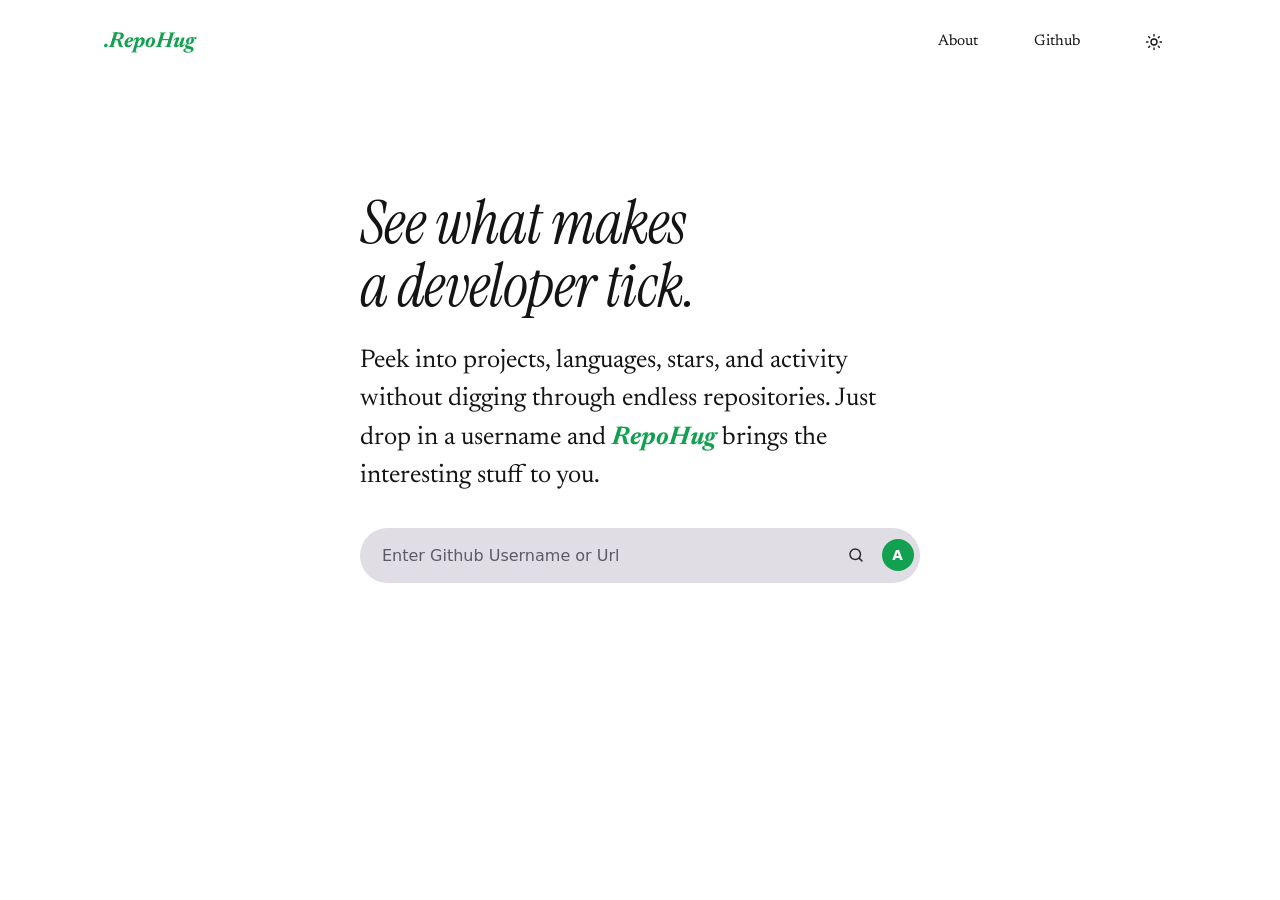
==== OctoLens/index.html @ c9972482 "add files via upload" ====
<!DOCTYPE html>
<html lang="en">
<head>
  <meta charset="UTF-8" />
  <meta name="viewport" content="width=device-width, initial-scale=1" />
  <title>RepoHug – See what makes a developer tick</title>
  <meta name="description" content="Peek into a developer's projects, languages, stars and activity. Enter a GitHub username and RepoHug shows you the interesting parts." />

  <!-- Set the theme BEFORE the page paints, so dark-mode visitors don't see a white flash. -->
  <script>
    document.documentElement.dataset.theme =
      window.matchMedia("(prefers-color-scheme: dark)").matches ? "dark" : "light";
  </script>

  <link rel="preconnect" href="https://fonts.googleapis.com" />
  <link rel="preconnect" href="https://fonts.gstatic.com" crossorigin />
  <link href="https://fonts.googleapis.com/css2?family=Instrument+Serif:ital@0;1&family=Newsreader:ital,opsz,wght@0,6..72,400;0,6..72,700;1,6..72,700&display=swap" rel="stylesheet" />
  <link rel="stylesheet" href="styles.css" />
  <script src="script.js" defer></script>
</head>
<body>

  <header class="navbar">
    <a class="navbar__brand" href="/" aria-label="RepoHug home">
      <!-- LOGO SLOT: <img src="logo.svg" alt="" width="28" height="28" /> -->
      <span class="navbar__wordmark">.RepoHug</span>
    </a>

    <nav aria-label="Main">
      <ul class="navbar__links">
        <li><a href="#about">About</a></li>
        <li><a href="https://github.com" target="_blank" rel="noopener noreferrer">Github</a></li>
        <li>
          <button type="button" class="icon-button" id="theme-toggle" aria-label="Switch to dark theme">
            <!-- Both icons live in the HTML; CSS shows the right one for the current theme -->
            <svg class="icon-sun" width="18" height="18" viewBox="0 0 24 24" fill="none" stroke="currentColor" stroke-width="1.8" stroke-linecap="round" aria-hidden="true">
              <circle cx="12" cy="12" r="4" />
              <path d="M12 2v2M12 20v2M4.9 4.9l1.4 1.4M17.7 17.7l1.4 1.4M2 12h2M20 12h2M4.9 19.1l1.4-1.4M17.7 6.3l1.4-1.4" />
            </svg>
            <svg class="icon-moon" width="18" height="18" viewBox="0 0 24 24" fill="none" stroke="currentColor" stroke-width="1.8" stroke-linecap="round" stroke-linejoin="round" aria-hidden="true">
              <path d="M21 12.8A9 9 0 1 1 11.2 3a7 7 0 0 0 9.8 9.8z" />
            </svg>
          </button>
        </li>
      </ul>
    </nav>
  </header>

  <main>
    <section class="hero" aria-labelledby="hero-title">
      <h1 id="hero-title" class="hero__title">See what makes a developer tick.</h1>

      <p class="hero__text">
        Peek into projects, languages, stars, and activity without digging
        through endless repositories. Just drop in a username and
        <strong class="brand">RepoHug</strong> brings the interesting stuff to you.
      </p>

      <form class="search" id="search-form" role="search" novalidate>
        <label for="github-input" class="visually-hidden">GitHub username or profile URL</label>

        <div class="search__field">
          <input
            id="github-input"
            class="search__input"
            type="text"
            placeholder="Enter Github Username or Url"
            autocomplete="off"
            autocapitalize="none"
            spellcheck="false"
          />
          <button type="submit" class="search__submit" aria-label="Search">
            <svg width="18" height="18" viewBox="0 0 24 24" fill="none" stroke="currentColor" stroke-width="2" stroke-linecap="round" aria-hidden="true">
              <circle cx="11" cy="11" r="7" />
              <path d="m20 20-3.5-3.5" />
            </svg>
          </button>
          <span class="search__avatar" id="search-avatar" aria-hidden="true">A</span>
        </div>

        <!-- Empty until JS has something to say. role="alert" makes screen readers announce it. -->
        <p class="search__error" id="search-error" role="alert" hidden></p>
      </form>

      <p class="hero__status" id="search-status" aria-live="polite" hidden></p>
    </section>
  </main>

</body>
</html>
---- OctoLens/styles.css ----
/* ---------- Design tokens (light is default) ---------- */
:root {
  --bg: #ffffff;
  --text: #141414;
  --muted: #5b5b63;
  --brand: #12a150;
  --field: #e0dde5;
  --field-text: #2a2a30;
  --focus: #0b6b34;
  --error: #c0392b;

  --font-display: "Instrument Serif", Georgia, serif;
  --font-body: "Newsreader", Georgia, serif;

  --gutter: clamp(1rem, 4vw, 2.5rem);
}

:root[data-theme="dark"] {
  --bg: #101114;
  --text: #f2f1ee;
  --muted: #a6a6b0;
  --brand: #3ddc84;
  --field: #2a2a32;
  --field-text: #f2f1ee;
  --focus: #3ddc84;
  --error: #ff8a7a;
}

/* ---------- Base ---------- */
*, *::before, *::after { box-sizing: border-box; }

body {
  margin: 0;
  background: var(--bg);
  color: var(--text);
  font-family: var(--font-body);
  line-height: 1.5;
  -webkit-font-smoothing: antialiased;
}

a { color: inherit; }

:focus-visible {
  outline: 3px solid var(--focus);
  outline-offset: 3px;
  border-radius: 4px;
}

/* The [hidden] attribute must beat any display rule we set later. */
[hidden] { display: none !important; }

.visually-hidden {
  position: absolute;
  width: 1px;
  height: 1px;
  overflow: hidden;
  clip-path: inset(50%);
  white-space: nowrap;
}

.brand { color: var(--brand); font-style: italic; }

/* ---------- Navbar ---------- */
.navbar {
  display: flex;
  align-items: center;
  justify-content: space-between;
  gap: 1rem;
  max-width: 72rem;
  margin: 0 auto;
  padding: 1.25rem var(--gutter);
}

.navbar__brand {
  display: inline-flex;
  align-items: center;
  gap: 0.5rem;
  text-decoration: none;
}

.navbar__wordmark {
  font-style: italic;
  font-weight: 700;
  font-size: 1.35rem;
  color: var(--brand);
}

.navbar__links {
  display: flex;
  align-items: center;
  gap: clamp(1rem, 4vw, 3rem);
  margin: 0;
  padding: 0;
  list-style: none;
  font-size: 0.95rem;
}

.navbar__links a {
  text-decoration: none;
  padding: 0.5rem 0.25rem;       /* bigger touch target */
}
.navbar__links a:hover { color: var(--brand); }

.icon-button {
  display: grid;
  place-items: center;
  width: 2.75rem;                /* 44px minimum touch target */
  height: 2.75rem;
  border: 0;
  border-radius: 50%;
  background: transparent;
  color: var(--text);
  cursor: pointer;
}
.icon-button:hover { background: var(--field); }

/* Show the sun in light theme, the moon in dark theme */
.icon-moon { display: none; }
:root[data-theme="dark"] .icon-sun  { display: none; }
:root[data-theme="dark"] .icon-moon { display: block; }

/* ---------- Hero ---------- */
.hero {
  max-width: 40rem;
  margin: 0 auto;
  padding: clamp(3rem, 12vh, 7rem) var(--gutter) 6rem;
}

.hero__title {
  margin: 0 0 1.5rem;
  font-family: var(--font-display);
  font-style: italic;
  font-weight: 400;
  font-size: clamp(2.5rem, 7vw, 3.75rem);
  line-height: 1.05;
  letter-spacing: -0.01em;
  text-wrap: balance;
}

.hero__text {
  margin: 0 0 2rem;
  font-size: clamp(1.25rem, 2.6vw, 1.6rem);
  text-wrap: pretty;
}

.hero__status { margin-top: 1.5rem; color: var(--muted); }

/* ---------- Search ---------- */
.search { width: 100%; }

.search__field {
  display: flex;
  align-items: center;
  gap: 0.25rem;
  padding: 0.35rem 0.4rem 0.35rem 1.25rem;
  background: var(--field);
  border-radius: 999px;
}
.search__field:focus-within {
  outline: 3px solid var(--focus);
  outline-offset: 3px;
}

.search__input {
  flex: 1;
  min-width: 0;                  /* lets the input shrink on narrow phones */
  height: 2.75rem;
  border: 0;
  background: transparent;
  color: var(--field-text);
  font-family: system-ui, sans-serif;
  font-size: 1rem;               /* 16px+ stops iOS zooming in on focus */
}
.search__input::placeholder { color: var(--muted); }
.search__input:focus { outline: none; }  /* the ring is drawn on .search__field */

.search__submit {
  display: grid;
  place-items: center;
  width: 2.75rem;
  height: 2.75rem;
  border: 0;
  border-radius: 50%;
  background: transparent;
  color: var(--field-text);
  cursor: pointer;
}
.search__submit:hover { color: var(--brand); }

.search__avatar {
  display: grid;
  place-items: center;
  flex: none;
  width: 2rem;
  height: 2rem;
  border-radius: 50%;
  background: var(--brand);
  color: #fff;
  font-family: system-ui, sans-serif;
  font-size: 0.85rem;
  font-weight: 600;
}

.search__error {
  margin: 0.75rem 1.25rem 0;
  color: var(--error);
  font-size: 0.95rem;
}

@media (prefers-reduced-motion: reduce) {
  * { transition: none !important; animation: none !important; }
}
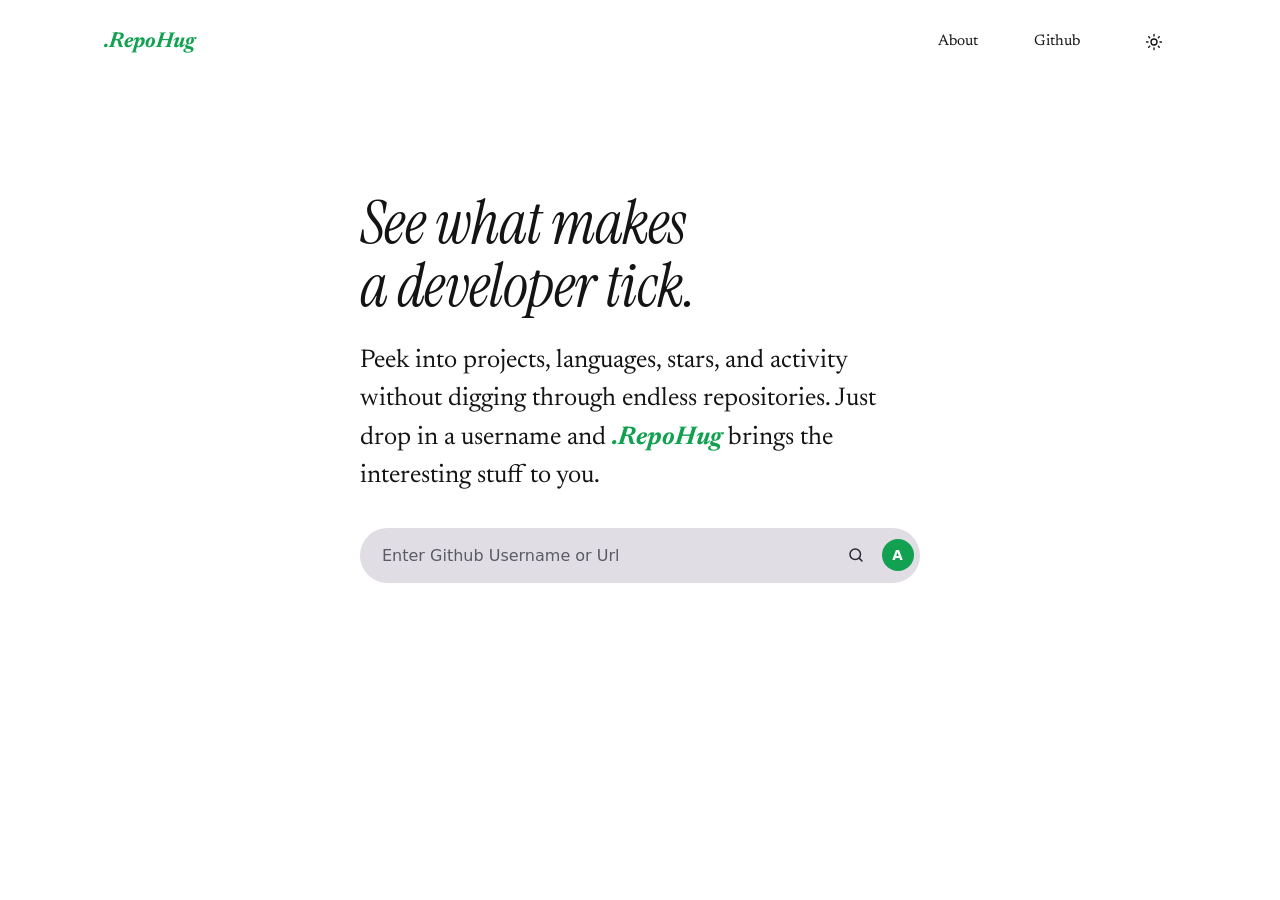
==== commit 89a9f450: "Add About page with initial content and theme toggle functionality" ====
--- a/OctoLens/index.html
+++ b/OctoLens/index.html
@@ -33,7 +33,8 @@
         <li>
           <button type="button" class="icon-button" id="theme-toggle" aria-label="Switch to dark theme">
             <!-- Both icons live in the HTML; CSS shows the right one for the current theme -->
-            <svg class="icon-sun" width="18" height="18" viewBox="0 0 24 24" fill="none" stroke="currentColor" stroke-width="1.8" stroke-linecap="round" aria-hidden="true">
+            <svg class="icon-sun" width="18" height="18" viewBox="0 0 24 24" fill="none" stroke="currentColor"
+              stroke-width="1.8" stroke-linecap="round" aria-hidden="true">
               <circle cx="12" cy="12" r="4" />
               <path d="M12 2v2M12 20v2M4.9 4.9l1.4 1.4M17.7 17.7l1.4 1.4M2 12h2M20 12h2M4.9 19.1l1.4-1.4M17.7 6.3l1.4-1.4" />
             </svg>
@@ -53,7 +54,7 @@
       <p class="hero__text">
         Peek into projects, languages, stars, and activity without digging
         through endless repositories. Just drop in a username and
-        <strong class="brand">RepoHug</strong> brings the interesting stuff to you.
+        <strong class="brand">.RepoHug</strong> brings the interesting stuff to you.
       </p>
 
       <form class="search" id="search-form" role="search" novalidate>
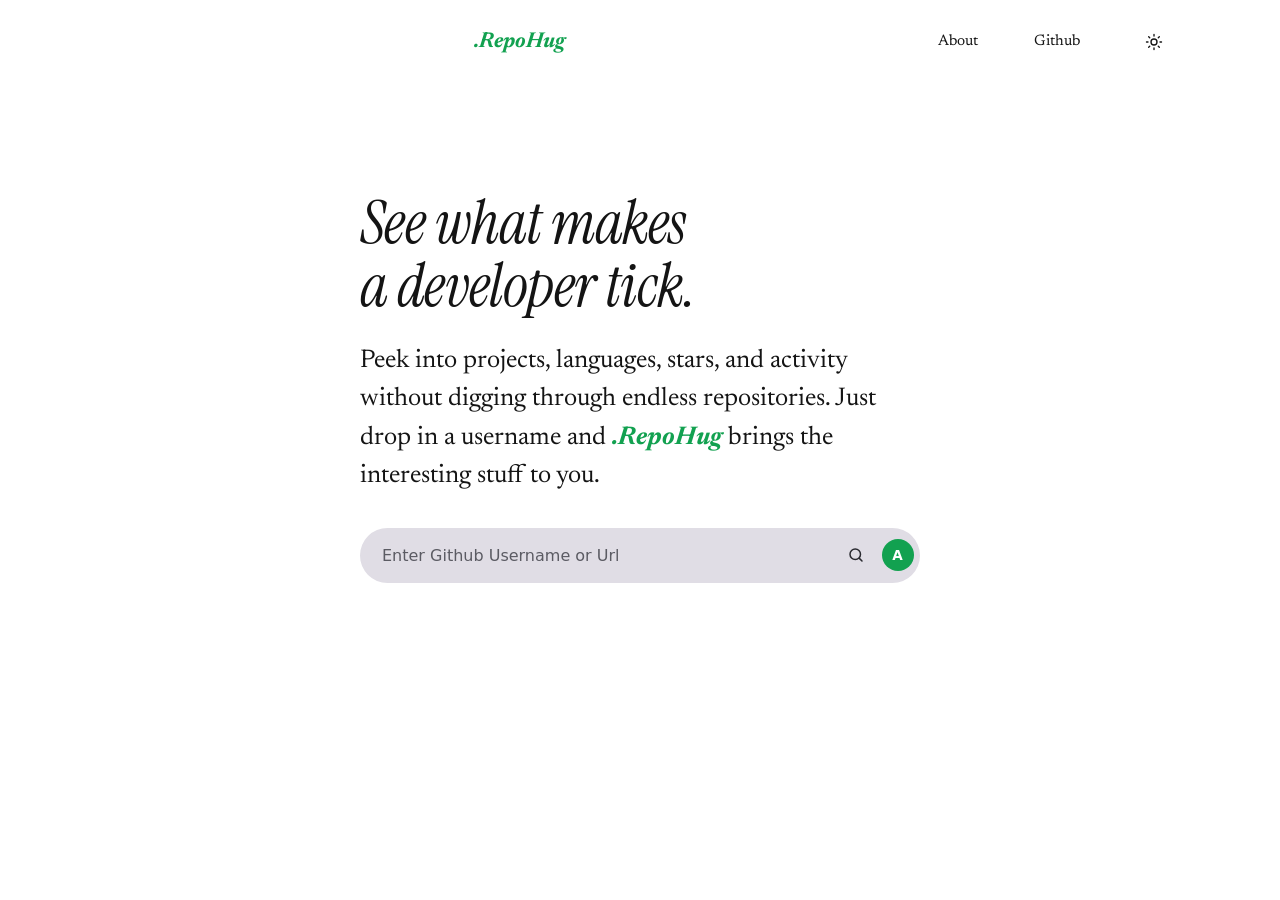
==== commit 8b707a32: "Update About link to point to About.html" ====
--- a/OctoLens/index.html
+++ b/OctoLens/index.html
@@ -8,8 +8,15 @@
 
   <!-- Set the theme BEFORE the page paints, so dark-mode visitors don't see a white flash. -->
   <script>
-    document.documentElement.dataset.theme =
-      window.matchMedia("(prefers-color-scheme: dark)").matches ? "dark" : "light";
+    (function () {
+      let theme = null;
+      // try/catch: localStorage can be blocked (e.g. some private modes)
+      try { theme = localStorage.getItem("theme"); } catch (e) { }
+      if (theme !== "dark" && theme !== "light") {
+        theme = window.matchMedia("(prefers-color-scheme: dark)").matches ? "dark" : "light";
+      }
+      document.documentElement.dataset.theme = theme;
+    })();
   </script>
 
   <link rel="preconnect" href="https://fonts.googleapis.com" />
@@ -21,14 +28,14 @@
 <body>
 
   <header class="navbar">
-    <a class="navbar__brand" href="/" aria-label="RepoHug home">
+    <a class="navbar__brand" href="index.html" aria-label="RepoHug home"></a>
       <!-- LOGO SLOT: <img src="logo.svg" alt="" width="28" height="28" /> -->
       <span class="navbar__wordmark">.RepoHug</span>
     </a>
 
     <nav aria-label="Main">
       <ul class="navbar__links">
-        <li><a href="#about">About</a></li>
+        <li><a href="About.html">About</a></li>
         <li><a href="https://github.com" target="_blank" rel="noopener noreferrer">Github</a></li>
         <li>
           <button type="button" class="icon-button" id="theme-toggle" aria-label="Switch to dark theme">
--- a/OctoLens/styles.css
+++ b/OctoLens/styles.css
@@ -210,3 +210,36 @@
 @media (prefers-reduced-motion: reduce) {
   * { transition: none !important; animation: none !important; }
 }
+
+/* ---------- About page ---------- */
+.about {
+  max-width: 40rem;
+  margin: 0 auto;
+  padding: clamp(3rem, 12vh, 7rem) var(--gutter) 6rem;
+  font-size: clamp(1.1rem, 2.2vw, 1.3rem);
+}
+
+.about__title {
+  margin: 0 0 1.5rem;
+  font-family: var(--font-display);
+  font-style: italic;
+  font-weight: 400;
+  font-size: clamp(2.5rem, 7vw, 3.75rem);
+  line-height: 1.05;
+}
+
+.about h2 {
+  margin: 2.5rem 0 0.5rem;
+  font-family: var(--font-display);
+  font-weight: 400;
+  font-size: 1.75rem;
+}
+
+.about__lead {
+  margin: 0 0 1rem;
+}
+
+/* Highlights the current page in the navbar */
+.navbar__links a[aria-current="page"] {
+  color: var(--brand);
+}
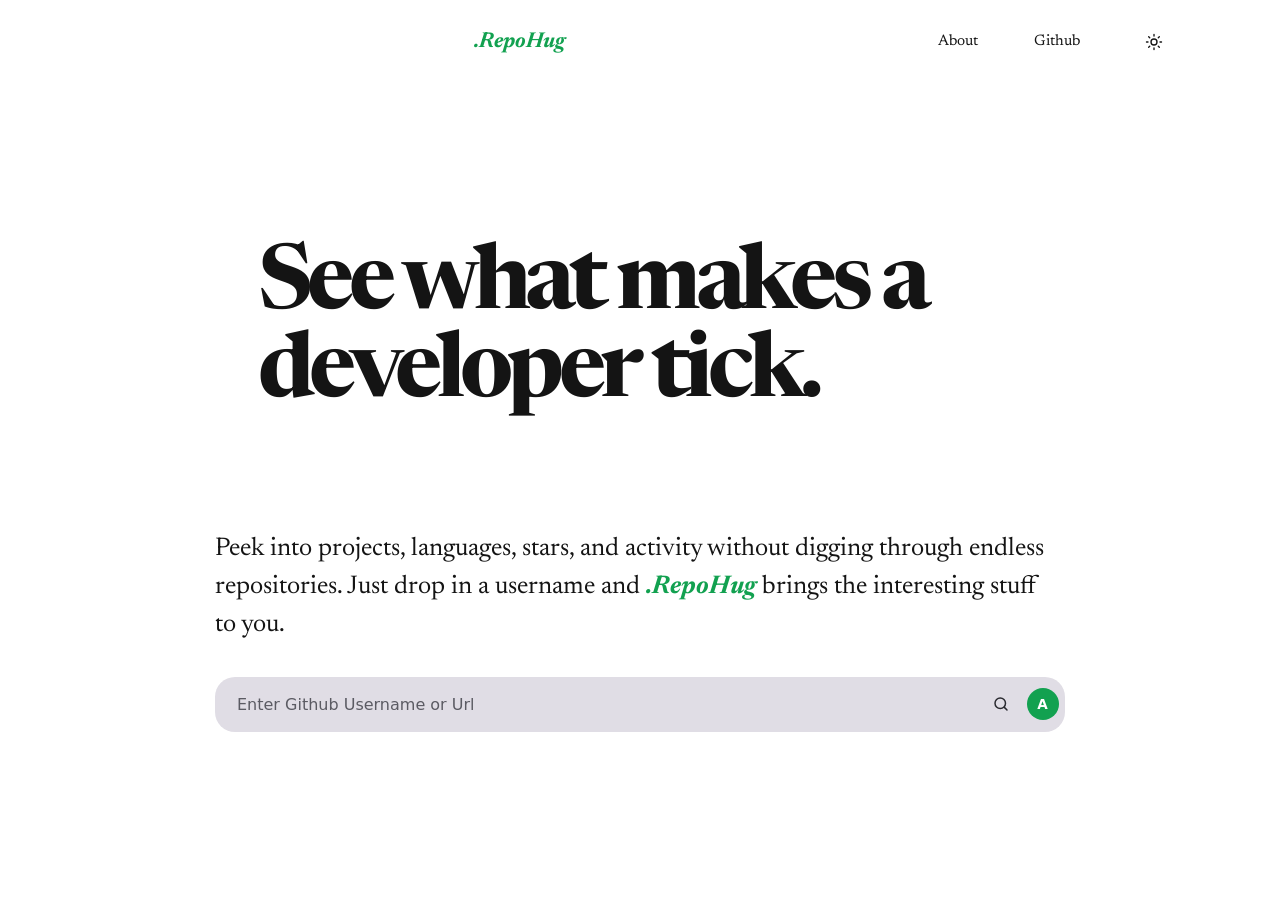
==== commit 53050b58: "Enhance About page styles for improved layout and responsiveness" ====
--- a/OctoLens/index.html
+++ b/OctoLens/index.html
@@ -11,9 +11,13 @@
     (function () {
       let theme = null;
       // try/catch: localStorage can be blocked (e.g. some private modes)
-      try { theme = localStorage.getItem("theme"); } catch (e) { }
+      try { 
+        theme = localStorage.getItem("theme"); 
+      } 
+      catch (e) { }
       if (theme !== "dark" && theme !== "light") {
-        theme = window.matchMedia("(prefers-color-scheme: dark)").matches ? "dark" : "light";
+        theme = window.matchMedia("(prefers-color-scheme: dark)")
+        .matches ? "dark" : "light";
       }
       document.documentElement.dataset.theme = theme;
     })();
--- a/OctoLens/styles.css
+++ b/OctoLens/styles.css
@@ -107,7 +107,7 @@
   width: 2.75rem;                /* 44px minimum touch target */
   height: 2.75rem;
   border: 0;
-  border-radius: 50%;
+  border-radius: 20px;
   background: transparent;
   color: var(--text);
   cursor: pointer;
@@ -127,15 +127,10 @@
 }
 
 .hero__title {
-  margin: 0 0 1.5rem;
-  font-family: var(--font-display);
-  font-style: italic;
-  font-weight: 400;
-  font-size: clamp(2.5rem, 7vw, 3.75rem);
-  line-height: 1.05;
-  letter-spacing: -0.01em;
-  text-wrap: balance;
-}
+  width: min(1100px, 90%);
+    margin: auto;
+    padding: 80px 0;
+  }
 
 .hero__text {
   margin: 0 0 2rem;
@@ -154,7 +149,7 @@
   gap: 0.25rem;
   padding: 0.35rem 0.4rem 0.35rem 1.25rem;
   background: var(--field);
-  border-radius: 999px;
+  border-radius: 20px;
 }
 .search__field:focus-within {
   outline: 3px solid var(--focus);
@@ -180,7 +175,7 @@
   width: 2.75rem;
   height: 2.75rem;
   border: 0;
-  border-radius: 50%;
+  border-radius: 20px;
   background: transparent;
   color: var(--field-text);
   cursor: pointer;
@@ -193,7 +188,7 @@
   flex: none;
   width: 2rem;
   height: 2rem;
-  border-radius: 50%;
+  border-radius: 20px;
   background: var(--brand);
   color: #fff;
   font-family: system-ui, sans-serif;
@@ -212,34 +207,244 @@
 }
 
 /* ---------- About page ---------- */
-.about {
-  max-width: 40rem;
-  margin: 0 auto;
-  padding: clamp(3rem, 12vh, 7rem) var(--gutter) 6rem;
-  font-size: clamp(1.1rem, 2.2vw, 1.3rem);
-}
-
-.about__title {
-  margin: 0 0 1.5rem;
-  font-family: var(--font-display);
-  font-style: italic;
-  font-weight: 400;
-  font-size: clamp(2.5rem, 7vw, 3.75rem);
+.about-page {
+  width: min(1100px, 90%);
+  margin: auto;
+  padding: 80px 0;
+}
+
+/* HERO */
+
+.hero {
+  max-width: 850px;
+  padding: 80px 0 120px;
+}
+
+.eyebrow {
+  color: var(--muted);
+  font-size: 0.75rem;
+  font-weight: 700;
+  letter-spacing: 0.18em;
+  margin-bottom: 20px;
+}
+
+.hero h1 {
+  font-size: clamp(2.8rem, 7vw, 6rem);
+  line-height: 0.98;
+  letter-spacing: -0.06em;
+  margin-bottom: 30px;
+}
+
+.hero-text {
+  max-width: 650px;
+  color: var(--muted);
+  font-size: 1.15rem;
+}
+
+/* SECTIONS */
+
+.about-section {
+  border-top: 1px solid var(--border);
+  padding: 70px 0;
+}
+
+.section-heading {
+  display: flex;
+  gap: 25px;
+  align-items: start;
+  margin-bottom: 30px;
+}
+
+.section-heading span {
+  color: var(--muted);
+  font-size: 0.8rem;
+}
+
+.section-heading h2,
+.about-section h2 {
+  font-size: clamp(2rem, 4vw, 3.5rem);
   line-height: 1.05;
-}
-
-.about h2 {
-  margin: 2.5rem 0 0.5rem;
-  font-family: var(--font-display);
-  font-weight: 400;
-  font-size: 1.75rem;
-}
-
-.about__lead {
-  margin: 0 0 1rem;
-}
-
-/* Highlights the current page in the navbar */
-.navbar__links a[aria-current="page"] {
-  color: var(--brand);
+  letter-spacing: -0.04em;
+}
+
+.about-section>p {
+  max-width: 750px;
+  margin-left: 55px;
+  color: var(--muted);
+  font-size: 1.05rem;
+}
+
+/* CARDS */
+
+.feature-grid {
+  display: grid;
+  grid-template-columns: repeat(2, 1fr);
+  gap: 16px;
+  padding: 30px 0 100px;
+}
+
+.feature-card {
+  background: var(--surface);
+  border: 1px solid var(--border);
+  padding: 35px;
+  min-height: 240px;
+  transition: transform 0.25s ease, border-color 0.25s ease;
+}
+
+.feature-card:hover {
+  transform: translateY(-5px);
+  border-color: #4b535e;
+}
+
+.card-number {
+  color: var(--muted);
+  font-size: 0.75rem;
+}
+
+.feature-card h3 {
+  margin: 45px 0 12px;
+  font-size: 1.4rem;
+}
+
+.feature-card p {
+  color: var(--muted);
+}
+
+/* SPLIT SECTION */
+
+.split-section {
+  display: grid;
+  grid-template-columns: 1fr 1fr;
+  gap: 80px;
+}
+
+.split-section>p {
+  margin: 0;
+}
+
+/* PRINCIPLES */
+
+.principles {
+  padding: 100px 0;
+}
+
+.principles h2 {
+  font-size: clamp(2rem, 5vw, 4rem);
+  letter-spacing: -0.05em;
+  margin-bottom: 60px;
+}
+
+.principle-list {
+  display: grid;
+  grid-template-columns: repeat(3, 1fr);
+  gap: 30px;
+}
+
+.principle-list div {
+  border-top: 1px solid var(--border);
+  padding-top: 20px;
+}
+
+.principle-list h3 {
+  margin-bottom: 10px;
+}
+
+.principle-list p {
+  color: var(--muted);
+}
+
+/* LEARNING */
+
+.learning-section {
+  background: var(--surface);
+  border: 1px solid var(--border);
+  padding: 60px;
+}
+
+.learning-section h2 {
+  font-size: clamp(2rem, 5vw, 4rem);
+  letter-spacing: -0.05em;
+  margin-bottom: 25px;
+}
+
+.learning-section>p {
+  max-width: 700px;
+  color: var(--muted);
+}
+
+.tech-stack {
+  display: flex;
+  flex-wrap: wrap;
+  gap: 10px;
+  margin-top: 35px;
+}
+
+.tech-stack span {
+  border: 1px solid var(--border);
+  padding: 8px 14px;
+  font-size: 0.85rem;
+}
+
+/* CTA */
+
+.cta {
+  text-align: center;
+  padding: 130px 20px 80px;
+}
+
+.cta h2 {
+  font-size: clamp(2rem, 5vw, 4rem);
+  letter-spacing: -0.05em;
+  margin-bottom: 15px;
+}
+
+.cta p {
+  color: var(--muted);
+  margin-bottom: 30px;
+}
+
+.cta a {
+  display: inline-block;
+  background: var(--accent);
+  color: #000;
+  padding: 13px 22px;
+  text-decoration: none;
+  font-weight: 700;
+  transition: opacity 0.2s ease;
+}
+
+.cta a:hover {
+  opacity: 0.8;
+}
+
+/* MOBILE */
+
+@media (max-width: 700px) {
+
+  .about-page {
+    padding: 40px 0;
+  }
+
+  .hero {
+    padding: 50px 0 80px;
+  }
+
+  .feature-grid,
+  .principle-list,
+  .split-section {
+    grid-template-columns: 1fr;
+  }
+
+  .about-section>p {
+    margin-left: 0;
+  }
+
+  .section-heading {
+    flex-direction: column;
+    gap: 10px;
+  }
+
+  .learning-section {
+    padding: 35px 25px;
+  }
 }
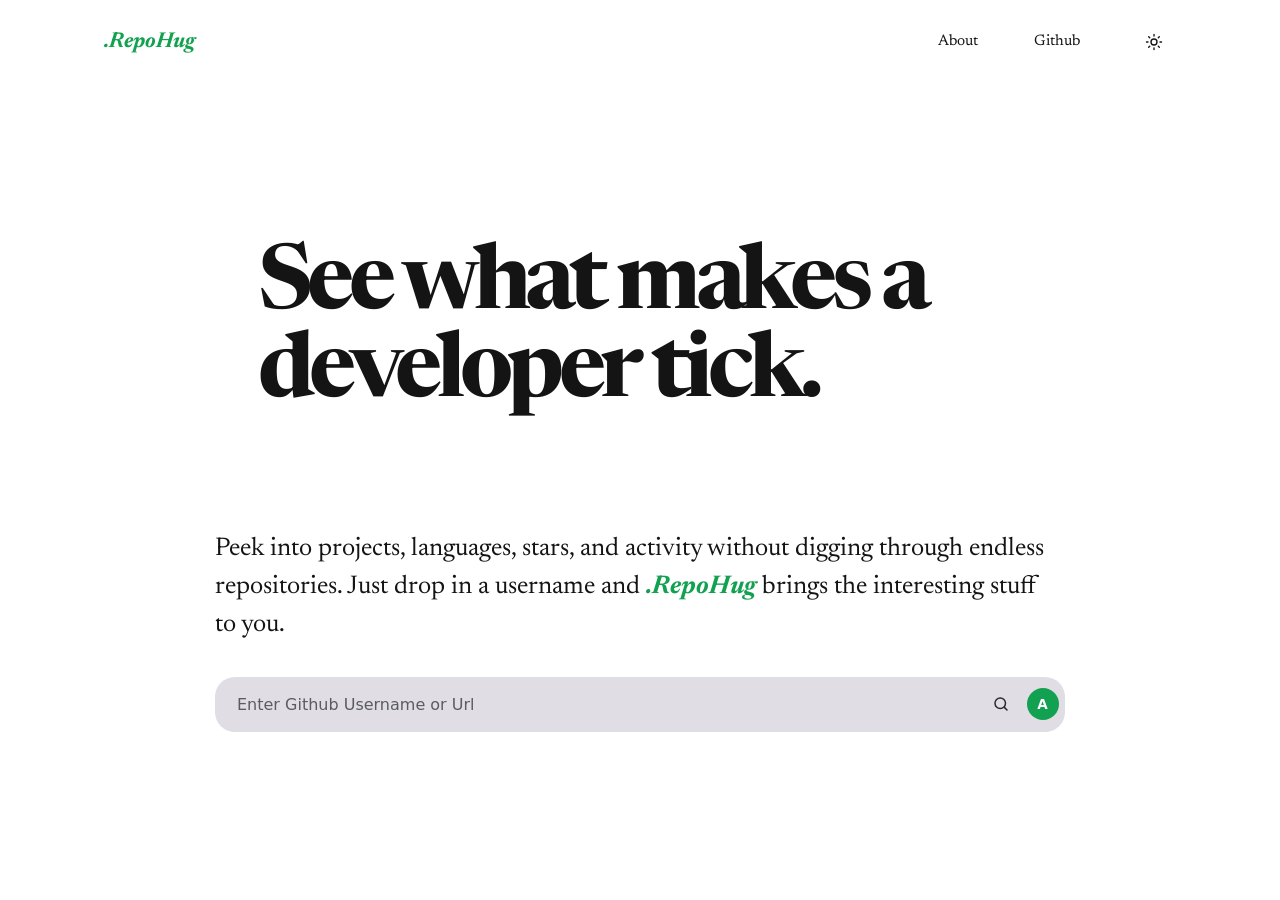
==== commit 58ff5864: "Refactor About page and implement theme toggle functionality; update script references and styles fo" ====
--- a/OctoLens/index.html
+++ b/OctoLens/index.html
@@ -27,15 +27,15 @@
   <link rel="preconnect" href="https://fonts.gstatic.com" crossorigin />
   <link href="https://fonts.googleapis.com/css2?family=Instrument+Serif:ital@0;1&family=Newsreader:ital,opsz,wght@0,6..72,400;0,6..72,700;1,6..72,700&display=swap" rel="stylesheet" />
   <link rel="stylesheet" href="styles.css" />
+  <script src="theme.js" defer></script>
   <script src="script.js" defer></script>
 </head>
 <body>
 
   <header class="navbar">
-    <a class="navbar__brand" href="index.html" aria-label="RepoHug home"></a>
-      <!-- LOGO SLOT: <img src="logo.svg" alt="" width="28" height="28" /> -->
-      <span class="navbar__wordmark">.RepoHug</span>
-    </a>
+    <a class="navbar__brand" href="index.html" aria-label="RepoHug home">
+  <span class="navbar__wordmark1">.RepoHug</span>
+</a>
 
     <nav aria-label="Main">
       <ul class="navbar__links">
@@ -93,9 +93,10 @@
         <!-- Empty until JS has something to say. role="alert" makes screen readers announce it. -->
         <p class="search__error" id="search-error" role="alert" hidden></p>
       </form>
+        <p class="hero__status" id="search-status" aria-live="polite" hidden></p>
+      <ul id="repo-list"> </ul>
 
-      <p class="hero__status" id="search-status" aria-live="polite" hidden></p>
-    </section>
+  </section>
   </main>
 
 </body>
--- a/OctoLens/styles.css
+++ b/OctoLens/styles.css
@@ -1,12 +1,15 @@
 /* ---------- Design tokens (light is default) ---------- */
 :root {
   --bg: #ffffff;
+  --surface: #f7f8f7;
+  --border: #e2e5e2;
   --text: #141414;
   --muted: #5b5b63;
   --brand: #12a150;
+  --accent: #12a150;
   --field: #e0dde5;
   --field-text: #2a2a30;
-  --focus: #0b6b34;
+  --focus: #18d168;
   --error: #c0392b;
 
   --font-display: "Instrument Serif", Georgia, serif;
@@ -17,9 +20,12 @@
 
 :root[data-theme="dark"] {
   --bg: #101114;
+  --surface: #191a1f;
+  --border: #303238;
   --text: #f2f1ee;
   --muted: #a6a6b0;
   --brand: #3ddc84;
+  --accent: #3ddc84;
   --field: #2a2a32;
   --field-text: #f2f1ee;
   --focus: #3ddc84;
@@ -36,6 +42,7 @@
   font-family: var(--font-body);
   line-height: 1.5;
   -webkit-font-smoothing: antialiased;
+  overflow: auto;
 }
 
 a { color: inherit; }
@@ -78,7 +85,13 @@
   text-decoration: none;
 }
 
-.navbar__wordmark {
+.navbar__wordmark1 {
+  font-style: italic;
+  font-weight: 700;
+  font-size: 1.35rem;
+  color: var(--brand);
+}
+.navbar__wordmark2 {
   font-style: italic;
   font-weight: 700;
   font-size: 1.35rem;
@@ -124,6 +137,13 @@
   max-width: 40rem;
   margin: 0 auto;
   padding: clamp(3rem, 12vh, 7rem) var(--gutter) 6rem;
+  animation-name: hero-fade-in;
+  animation-duration: 0.8s;
+  animation-timing-function: ease-in-out;
+}
+@keyframes hero-fade-in {
+  from { opacity: 0; transform: translateY(100px); }
+  to   { opacity: 1; transform: translateY(0); }
 }
 
 .hero__title {
@@ -206,11 +226,51 @@
   * { transition: none !important; animation: none !important; }
 }
 
+/*-------Repo list-------*/
+#repo-list {
+  list-style: none;
+  padding: 0;
+  margin: 2rem 0 0;
+  display: grid;
+  gap: 1rem;
+  grid-template-columns: repeat(auto-fill, minmax(280px, 1fr));
+  text-align: left;
+}
+
+.repo-card {
+  padding: 1rem 1.25rem;
+  border: 1px solid color-mix(in srgb, currentColor 20%, transparent);
+  border-radius: 12px;
+}
+
+.repo-title {
+   margin: 0 0 0.5rem;
+}
+.repo-details { 
+  display: grid; grid-template-columns: auto 1fr; gap: 0.25rem 1rem; font-size: 0.9rem;
+}
+.repo-details dt {
+   opacity: 0.7; 
+}
+.repo-details dd {
+   margin: 0;
+}
+
+.badge {
+  display: inline-block;
+  margin: 0 0.35rem 0.35rem 0;
+  padding: 0.1rem 0.6rem;
+  border: 1px solid color-mix(in srgb, currentColor 30%, transparent);
+  border-radius: 999px;
+  font-size: 0.8rem;
+}
+
 /* ---------- About page ---------- */
 .about-page {
   width: min(1100px, 90%);
   margin: auto;
   padding: 80px 0;
+  height: 100%;
 }
 
 /* HERO */
@@ -285,7 +345,12 @@
 
 .feature-card {
   background: var(--surface);
+  background-clip: border-box;
   border: 1px solid var(--border);
+  border-radius: 12px;
+  
+    background: var(--surface);
+    
   padding: 35px;
   min-height: 240px;
   transition: transform 0.25s ease, border-color 0.25s ease;
@@ -325,7 +390,16 @@
 /* PRINCIPLES */
 
 .principles {
-  padding: 100px 0;
+  margin: 0 0 2rem;
+  padding: clamp(2rem, 6vw, 4rem);
+  border: 1px solid var(--border);
+  border-radius: 12px;
+  background: var(--surface);
+}
+
+.principles:hover {
+  transform: translateY(-5px);
+  border-color: #4b535e;
 }
 
 .principles h2 {
@@ -334,15 +408,17 @@
   margin-bottom: 60px;
 }
 
-.principle-list {
+.principles-list {
   display: grid;
   grid-template-columns: repeat(3, 1fr);
   gap: 30px;
 }
 
 .principle-list div {
-  border-top: 1px solid var(--border);
-  padding-top: 20px;
+  padding: 20px;
+  border: 1px solid var(--border);
+  border-radius: 8px;
+  background: var(--bg);
 }
 
 .principle-list h3 {
